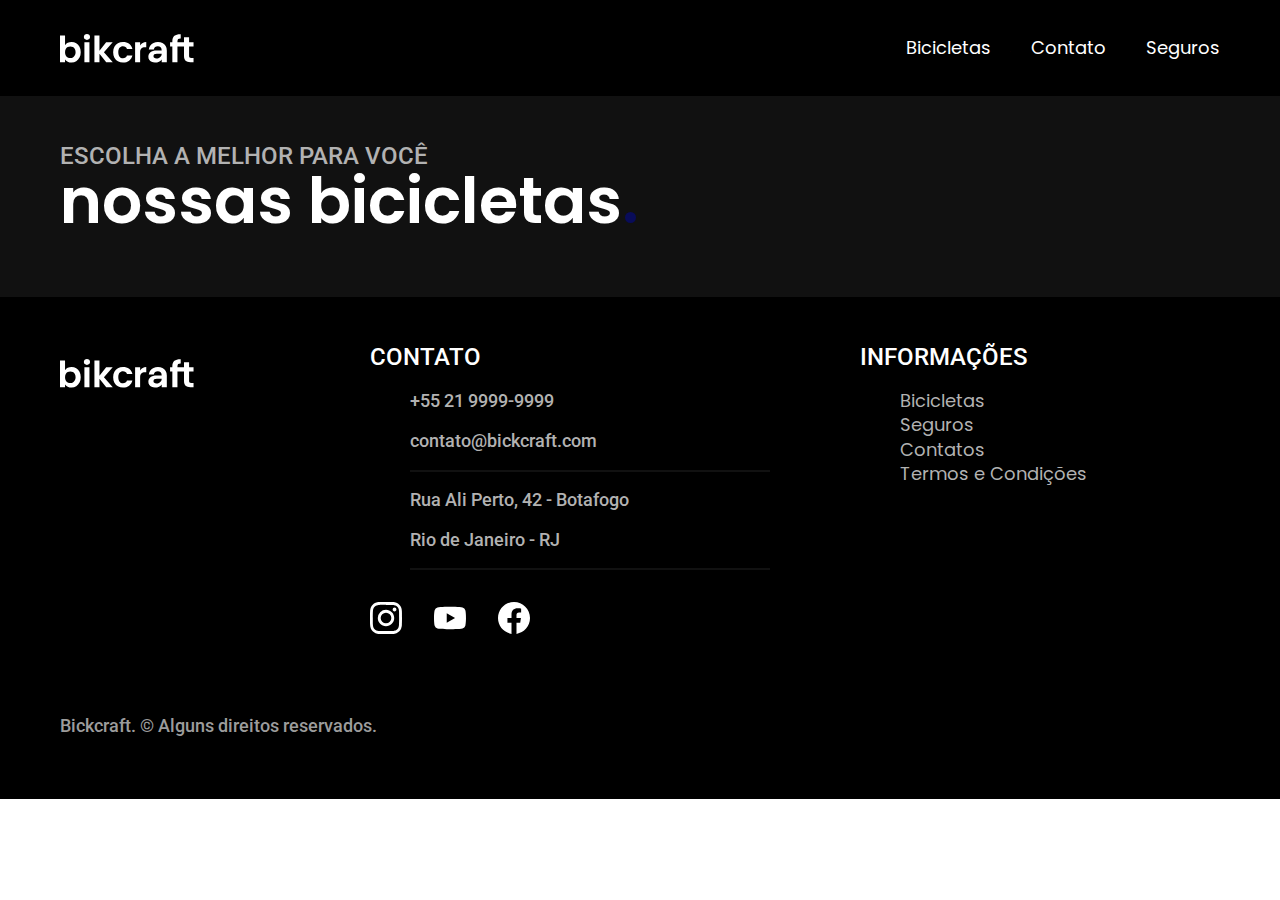
==== bicicletas.html @ 326b7adf "pagina de termos" ====
<!DOCTYPE html>
<html lang="pt-br">

<head>
  <meta charset="UTF-8">
  <meta http-equiv="X-UA-Compatible" content="IE=edge">
  <meta name="viewport" content="width=device-width, initial-scale=1.0">
  <meta name="description" content="Termos e Condiçoes da Bickcraft.">

  <title>Bicicletas | Bickcraft</title>

  <link rel="stylesheet" href="./css/style.css">

  <link rel="preconnect" href="https://fonts.googleapis.com">
  <link rel="preconnect" href="https://fonts.gstatic.com" crossorigin>
  <link href="https://fonts.googleapis.com/css2?family=Dancing+Script&family=Poppins:wght@400;600&family=Roboto:wght@400;500&display=swap" rel="stylesheet">

  <link rel="shortcut icon" href="img/favicon.svg" type="image/x-icon">
</head>

<body>
  <header class="header-bg">
    <div class="header container">
      <a href="./">
        <img src="img/bikcraft.svg" alt="bikcraft">
      </a>
      <nav aria-label="primaria">
        <ul class="header-menu font-1-m cor-0">
          <li><a href="./bicicletas.html">Bicicletas</a></li>
          <li><a href="./seguros.html">Contato</a></li>
          <li><a href="./contato.html">Seguros</a></li>
        </ul>
      </nav>
    </div>
  </header>

  <main>
    <div class="titulo-bg">
      <div class="titulo container">
        <p class="font-2-l-b cor-5">ESCOLHA A MELHOR PARA VOCÊ</p>
        <h1 class="font-1-xxl cor-0">nossas bicicletas<span class="cor-p3">.</span></h1>
      </div>
    </div>


  </main>

  <footer class="footer-bg">
    <div class="footer container">
      <img src="img/bikcraft.svg" alt="bikcraft">
      <div class="footer-contato">
        <h3 class="font-2-l-b cor-0">CONTATO</h3>
        <ul class="font-2-m cor-5">
          <li><a href="tel:+55 21 9999-9999"></a>+55 21 9999-9999</li>
          <li><a href="mailto:contato@bickcraft.com"></a>contato@bickcraft.com</li>
          <li>Rua Ali Perto, 42 - Botafogo</li>
          <li>Rio de Janeiro - RJ</li>
        </ul>
        <div class="footer-redes">
          <a href="">
            <img src="img/icones/redes/instagram.svg" alt="Instagram">
          </a>
          <a href="">
            <img src="img/icones/redes/youtube.svg" alt="Youtube">
          </a>
          <a href="">
            <img src="img/icones/redes/facebook.svg" alt="Facebook">
          </a>
        </div>
      </div>
      <div class="footer-informacoes">
        <h3 class="font-2-l-b cor-0">INFORMAÇÕES</h3>
        <nav>
          <ul class="font-1-m cor-5">
            <li><a href="./bicicletas.html">Bicicletas</a></li>
            <li><a href="./seguros.html">Seguros</a></li>
            <li><a href="./contato.html">Contatos</a></li>
            <li><a href="./termos.html">Termos e Condições</a></li>
          </ul>
        </nav>
      </div>
      <p class="footer-copy font-2-m cor-6">Bickcraft. © Alguns direitos reservados.</p>
    </div>
  </footer>
</body>

</html>
---- css/style.css ----
/*Global*/
@import "global/header.css";
@import "global/footer.css";
@import "global/global.css";

/*Ultilidades*/
@import "ultilidades/componente.css";
@import "ultilidades/tipografia.css";
@import "ultilidades/cores.css";

/*Home*/
@import "home/introducao.css";
@import "home/bicicletas.css";
@import "home/tecnologia.css";
@import "home/parceiros.css";
@import "home/depoimento.css";
@import "home/seguros.css";

/* Termos e Condições*/
@import "termos/termos.css";
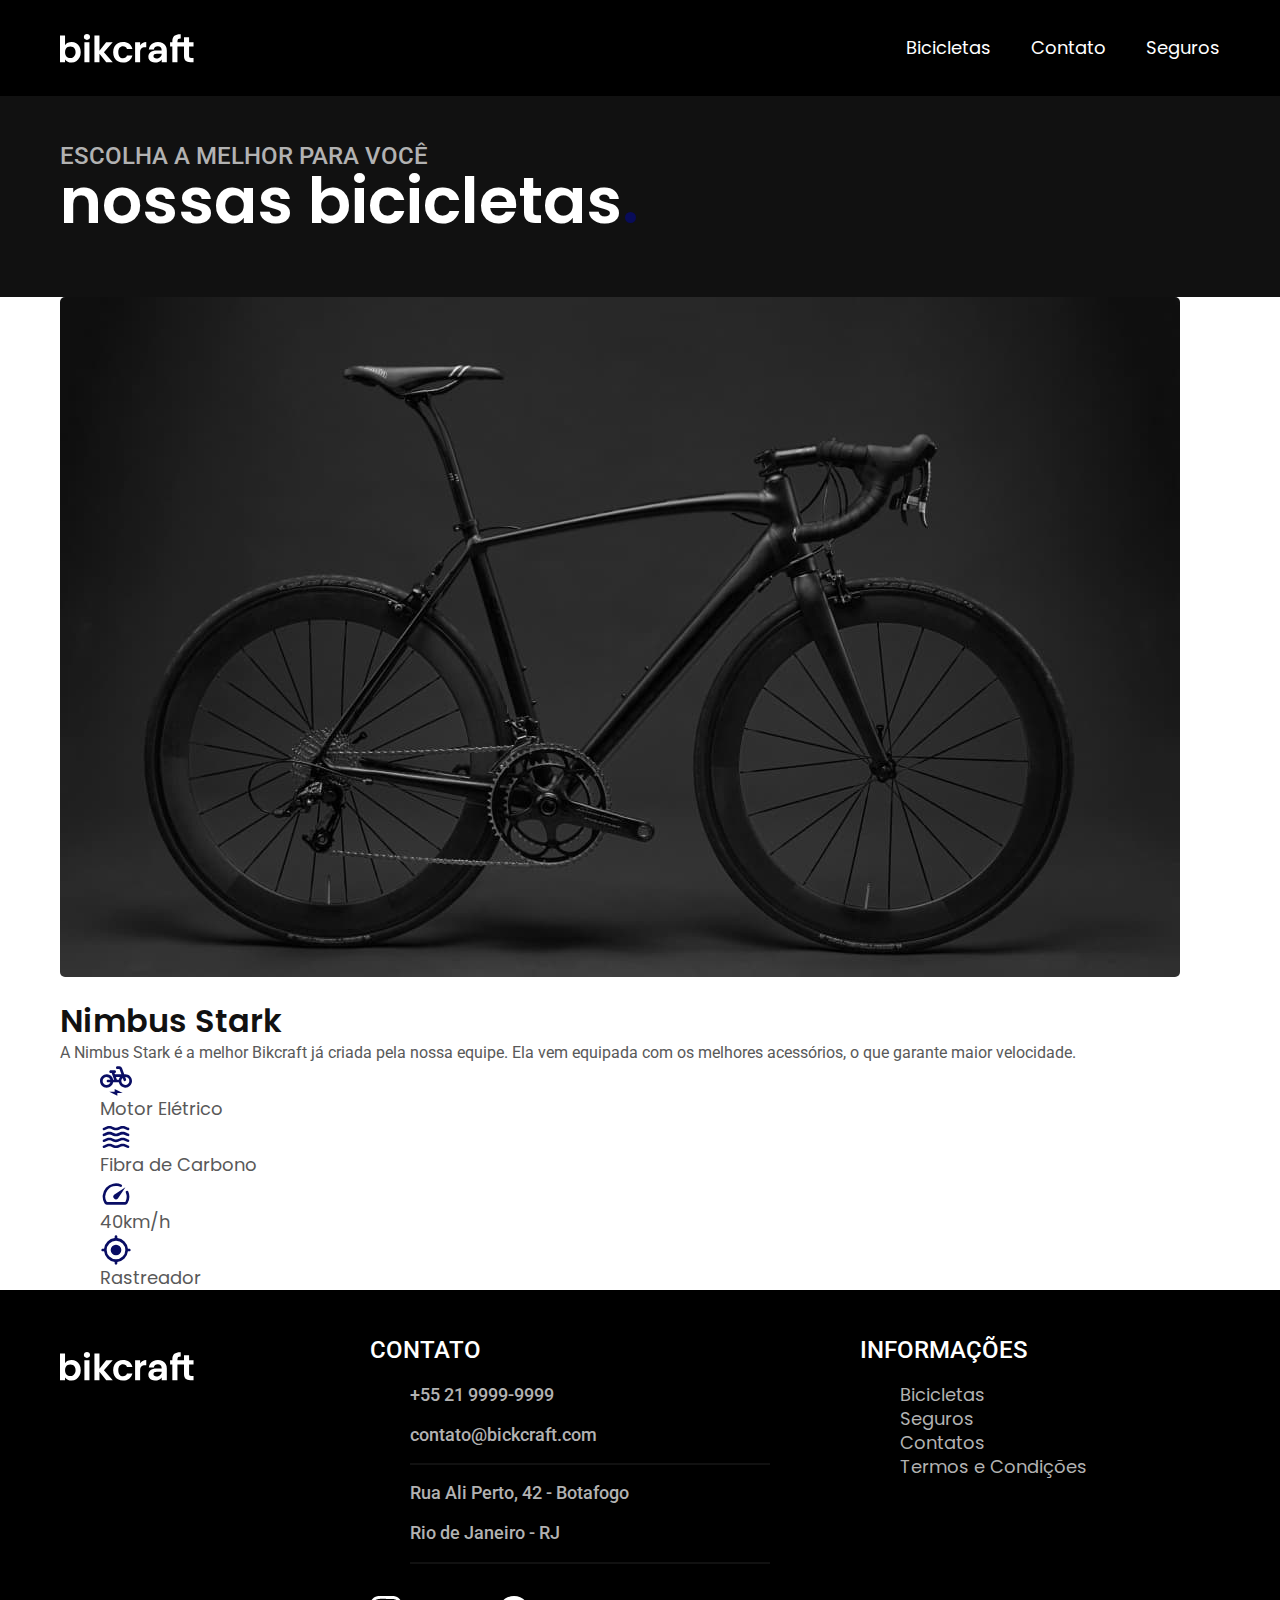
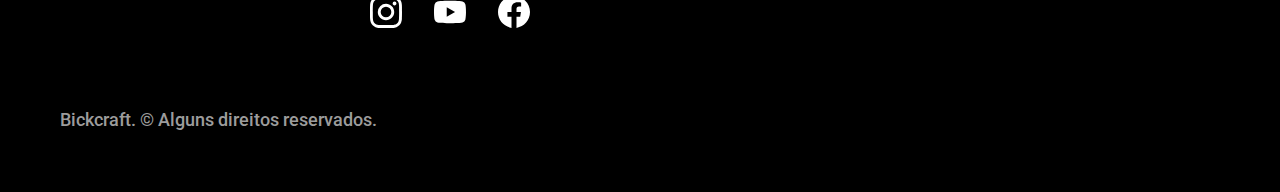
==== commit 46e63f70: "atualizacoes" ====
--- a/bicicletas.html
+++ b/bicicletas.html
@@ -42,6 +42,36 @@
       </div>
     </div>
 
+    <div class="bicicletas-bg">
+      <div class="bc container">
+        <div class="bicicletas-imagem">
+          <img src="img/bicicletas/nimbus.jpg" alt="">
+          <span class="font-2-m cor-0">R$ 4999</span>
+        </div>
+        <div class="bicicletas-conteudo">
+          <h2 class="font-1-xl">Nimbus Stark</h2>
+          <p class="font-2-s cor-8">A Nimbus Stark é a melhor Bikcraft já criada pela nossa equipe. Ela vem equipada com os melhores acessórios, o que garante maior velocidade.</p>
+          <ul class="font-1-m cor-8">
+            <li>
+              <img src="img/icones/eletrica.svg" alt="">
+              Motor Elétrico
+            </li>
+            <li>
+              <img src="img/icones/carbono.svg" alt="">
+              Fibra de Carbono
+            </li>
+            <li>
+              <img src="img/icones/velocidade.svg" alt="">
+              40km/h
+            </li>
+            <li>
+              <img src="img/icones/rastreador.svg" alt="">
+              Rastreador
+            </li>
+          </ul>
+        </div>
+      </div>
+    </div>
 
   </main>
 
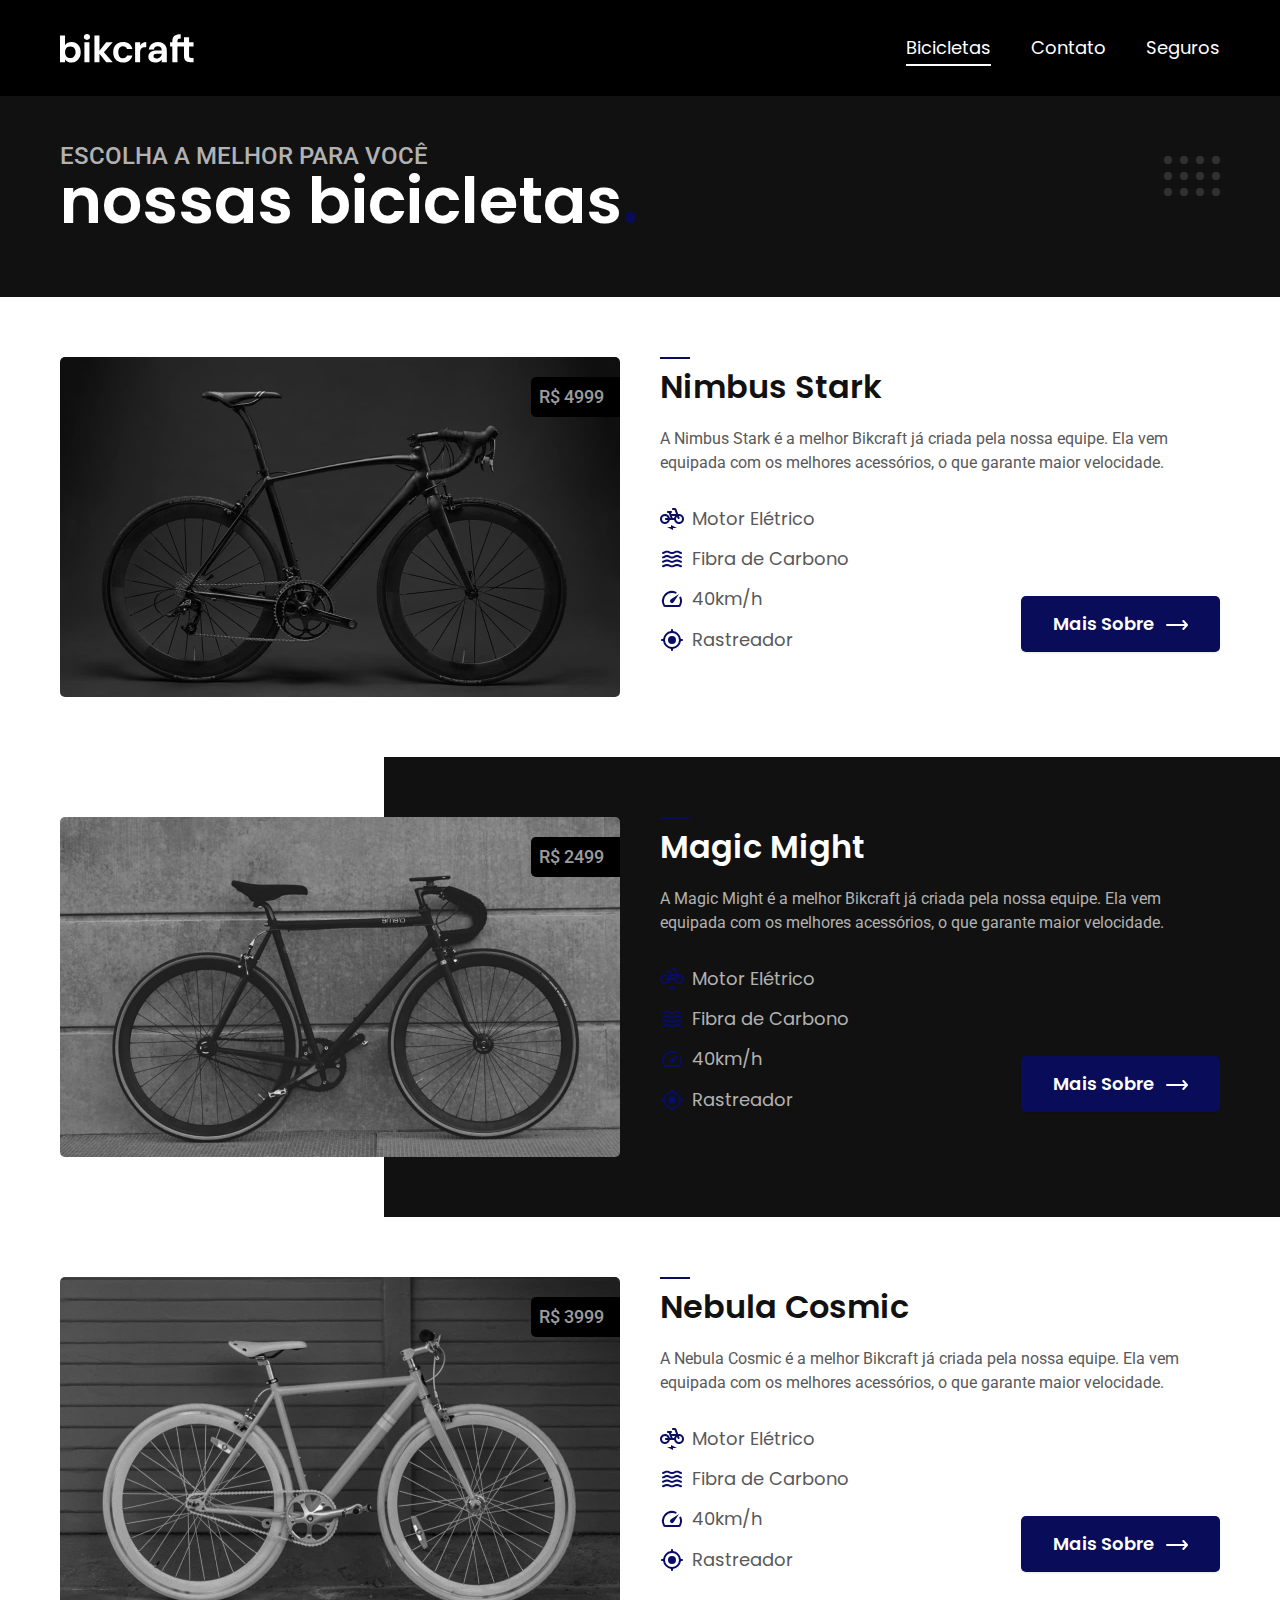
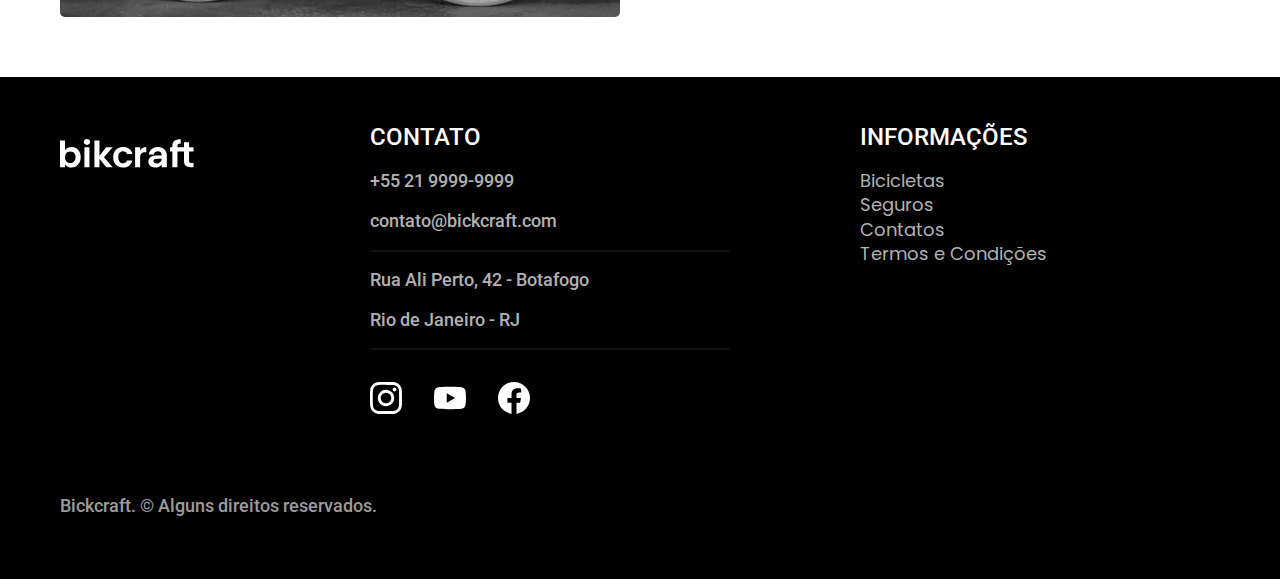
==== commit c7776b46: "Otimização" ====
--- a/bicicletas.html
+++ b/bicicletas.html
@@ -9,26 +9,28 @@
 
   <title>Bicicletas | Bickcraft</title>
 
-  <link rel="stylesheet" href="./css/style.css">
+  <link rel="preload" href="./css/style.min.css" as="style">
+  <link rel="stylesheet" href="./css/style.min.css">
 
   <link rel="preconnect" href="https://fonts.googleapis.com">
   <link rel="preconnect" href="https://fonts.gstatic.com" crossorigin>
   <link href="https://fonts.googleapis.com/css2?family=Dancing+Script&family=Poppins:wght@400;600&family=Roboto:wght@400;500&display=swap" rel="stylesheet">
 
   <link rel="shortcut icon" href="img/favicon.svg" type="image/x-icon">
+  <script>document.documentElement.classList.add('js')</script>
 </head>
 
 <body>
   <header class="header-bg">
     <div class="header container">
-      <a href="./">
+      <a href="./index.html">
         <img src="img/bikcraft.svg" alt="bikcraft">
       </a>
       <nav aria-label="primaria">
         <ul class="header-menu font-1-m cor-0">
           <li><a href="./bicicletas.html">Bicicletas</a></li>
-          <li><a href="./seguros.html">Contato</a></li>
-          <li><a href="./contato.html">Seguros</a></li>
+          <li><a href="./contato.html">Contato</a></li>
+          <li><a href="./seguros.html">Seguros</a></li>
         </ul>
       </nav>
     </div>
@@ -42,16 +44,46 @@
       </div>
     </div>
 
+    <div class="bc container">
+      <div class="bicicletas-imagem">
+        <img src="img/bicicletas/nimbus.jpg" alt="">
+        <span class="font-2-m cor-6">R$ 4999</span>
+      </div>
+      <div class="bicicletas-conteudo">
+        <h2 class="font-1-xl">Nimbus Stark</h2>
+        <p class="font-2-s cor-8">A Nimbus Stark é a melhor Bikcraft já criada pela nossa equipe. Ela vem equipada com os melhores acessórios, o que garante maior velocidade.</p>
+        <ul class="font-1-m cor-8">
+          <li>
+            <img src="img/icones/eletrica.svg" alt="">
+            Motor Elétrico
+          </li>
+          <li>
+            <img src="img/icones/carbono.svg" alt="">
+            Fibra de Carbono
+          </li>
+          <li>
+            <img src="img/icones/velocidade.svg" alt="">
+            40km/h
+          </li>
+          <li>
+            <img src="img/icones/rastreador.svg" alt="">
+            Rastreador
+          </li>
+        </ul>
+        <a class="botao seta" href="./bicicletas/nimbus.html">Mais Sobre</a>
+      </div>
+    </div>
+
     <div class="bicicletas-bg">
       <div class="bc container">
         <div class="bicicletas-imagem">
-          <img src="img/bicicletas/nimbus.jpg" alt="">
-          <span class="font-2-m cor-0">R$ 4999</span>
+          <img src="img/bicicletas/magic.jpg" alt="">
+          <span class="font-2-m cor-6">R$ 2499</span>
         </div>
         <div class="bicicletas-conteudo">
-          <h2 class="font-1-xl">Nimbus Stark</h2>
-          <p class="font-2-s cor-8">A Nimbus Stark é a melhor Bikcraft já criada pela nossa equipe. Ela vem equipada com os melhores acessórios, o que garante maior velocidade.</p>
-          <ul class="font-1-m cor-8">
+          <h2 class="font-1-xl cor-0">Magic Might</h2>
+          <p class="font-2-s cor-5">A Magic Might é a melhor Bikcraft já criada pela nossa equipe. Ela vem equipada com os melhores acessórios, o que garante maior velocidade.</p>
+          <ul class="font-1-m cor-5">
             <li>
               <img src="img/icones/eletrica.svg" alt="">
               Motor Elétrico
@@ -69,7 +101,38 @@
               Rastreador
             </li>
           </ul>
+          <a class="botao seta" href="./bicicletas/magic.html">Mais Sobre</a>
         </div>
+      </div>
+    </div>
+
+    <div class="bc container">
+      <div class="bicicletas-imagem">
+        <img src="img/bicicletas/nebula.jpg" alt="">
+        <span class="font-2-m cor-6">R$ 3999</span>
+      </div>
+      <div class="bicicletas-conteudo">
+        <h2 class="font-1-xl">Nebula Cosmic</h2>
+        <p class="font-2-s cor-8">A Nebula Cosmic é a melhor Bikcraft já criada pela nossa equipe. Ela vem equipada com os melhores acessórios, o que garante maior velocidade.</p>
+        <ul class="font-1-m cor-8">
+          <li>
+            <img src="img/icones/eletrica.svg" alt="">
+            Motor Elétrico
+          </li>
+          <li>
+            <img src="img/icones/carbono.svg" alt="">
+            Fibra de Carbono
+          </li>
+          <li>
+            <img src="img/icones/velocidade.svg" alt="">
+            40km/h
+          </li>
+          <li>
+            <img src="img/icones/rastreador.svg" alt="">
+            Rastreador
+          </li>
+        </ul>
+        <a class="botao seta" href="./bicicletas/nebula.html">Mais Sobre</a>
       </div>
     </div>
 
@@ -112,6 +175,7 @@
       <p class="footer-copy font-2-m cor-6">Bickcraft. © Alguns direitos reservados.</p>
     </div>
   </footer>
+  <script src="./js/script.js"></script>
 </body>
 
 </html>--- a/css/style.min.css
+++ b/css/style.min.css
@@ -0,0 +1 @@
+.header-bg{background:var(--cor-12)}.header{display:flex;flex-wrap:wrap;gap:20px;justify-content:space-between;align-items:center;padding-top:20px;padding-bottom:20px}.header-menu{display:flex;flex-wrap:wrap;gap:40px}.header-menu a{display:inline-block;padding:16px 0;position:relative}.header-menu a::after{content:"";display:block;height:2px;width:0;background:var(--cor-0);margin-top:4px;transition:.3s;position:absolute}.header-menu a.ativo::after,.header-menu a:hover:after{width:100%}@media (max-width:800px){.header-menu{gap:20px}.header-menu a{background:var(--cor-11);padding:12px 16px;border-radius:5px}.header-menu a:hover{background:var(--cor-10)}.header-menu a::after{display:none}}@media (max-width:600px){.header-menu{gap:12px}.header-menu a{padding:8px 12px;font-size:14px}}.footer-bg{background-color:var(--cor-12)}.footer{display:grid;grid-template-columns:3fr 5fr 4fr;gap:40px;padding-top:60px;padding-bottom:60px}.footer h3{margin-bottom:32px}.footer-contato ul{margin-bottom:32px}.footer-contato li{margin-bottom:16px}.footer-contato li:nth-child(2n):after{content:"";display:block;max-width:360px;height:2px;background-color:var(--cor-11);margin-top:16px}.footer-redes{display:flex;gap:32px}.footer a:hover{color:var(--cor-0)}.footer-copy{grid-column:1/-1;margin-top:40px}@media (max-width:800px){.footer>img{display:none}.footer{grid-template-columns:1fr 1fr}}@media (max-width:600px){.footer{grid-template-columns:1fr;gap:60px}.footer-copy{margin-top:0}}body{margin:0;font-family:Arial,Helvetica,sans-serif;color:#111}li,ul{padding:0;margin:0;list-style:none}a{text-decoration:none;color:inherit}img{max-width:100%;height:auto;display:block}img[src$=".jpg"]{border-radius:5px}a,blockquote,dd,h1,h2,h3,h4,p{margin:0}.container{max-width:1200px;padding-left:20px;padding-right:20px;box-sizing:border-box;margin-left:auto;margin-right:auto}.botao{display:inline-block;padding:16px 32px;border-radius:5px;background:var(--cor-p3);box-shadow:0 1px 2px rgba(0,0,0,.1);color:var(--cor-0);font:600 1.125rem/1.35 Poppins,sans-serif;max-width:max-content;border:none;cursor:pointer}.botao:hover{background:var(--cor-p2)}.botao.secundario{background-color:var(--cor-10)}.botao.secundario:hover{background-color:var(--cor-9)}.botao.seta::after{content:"";display:inline-block;width:22px;height:10px;margin-left:12px;background:url("../img/icones/seta.svg");transition:transform .2s}.botao.seta:hover::after{transform:translateX(4px)}@media (max-width:600px){.botao a{padding:12px 16px;font-size:1rem}}.link{display:inline-block;color:var(--cor-p5);font:500 1.5rem/1.5 Poppins,sans-serif}.link::after{content:"";display:block;width:100%;height:4px;background-color:currentColor}.link:hover{color:var(--cor-0)}@media (max-width:800px){.link{font:500 1rem/1 Poppins,sans-serif}}.titulo-bg{background-color:var(--cor-11);padding-top:60px;padding-bottom:60px}.titulo{background:url("../img/dec/deco.svg") no-repeat top right 20px}.titulo p{margin-bottom:8px}@media (max-width:800px){.titulo-bg{padding-top:40px;padding-bottom:40px}.titulo p{font-size:1rem;text-transform:lowercase;font-weight:400}}.font-1-xs{font:400 0.75rem/1.35 Poppins,sans-serif}.font-2-xs{font:400 0.875rem/1.43 Roboto,sans-serif}.font-1-s{font:400 1rem/1.5 Poppins,sans-serif}.font-2-s{font:400 1rem/1.5 Roboto,sans-serif}.font-1-m{font:400 1.125rem/1.35 Poppins,sans-serif}.font-1-m-b{font:600 1.125rem/1.35 Poppins,sans-serif}.font-2-m{font:500 1.125rem/1.35 Roboto,sans-serif}.font-1-l{font:400 1.5rem/1.5 Poppins,sans-serif}.font-2-l{font:400 1.5rem/1.5 Roboto,sans-serif}.font-2-l-b{font:500 1.5rem/0.015 Roboto,sans-serif}.font-1-xl{font:600 2rem/1.25 Poppins,sans-serif}.font-2-xl{font:500 2rem/1.25 Roboto,sans-serif}.font-1-xxl{font:600 4rem/1.125 Poppins,sans-serif}@media (max-width:1200px){.font-1-xxl{font-size:3rem}.font-2-l,.font-2-l-b{font-size:1.125rem}}@media (max-width:800px){.font-1-xxl{font-size:2rem}.font-1-xl,.font-2-xl{font-size:1.5rem}}:root{--cor-0:#ffffff;--cor-1:#f7f7f7;--cor-2:#ededed;--cor-3:#dedede;--cor-4:#cccccc;--cor-5:#b2b2b2;--cor-6:#9c9c9c;--cor-7:#717171;--cor-8:#595959;--cor-9:#404040;--cor-10:#2e2e2e;--cor-11:#111111;--cor-12:#000000;--cor-p5:#2830c4;--cor-p4:#0d105b;--cor-p3:#090c59;--cor-p2:#040645;--cor-p1:#000236}.cor-0{color:var(--cor-0)}.cor-1{color:var(--cor-1)}.cor-2{color:var(--cor-2)}.cor-3{color:var(--cor-3)}.cor-4{color:var(--cor-4)}.cor-5{color:var(--cor-5)}.cor-6{color:var(--cor-6)}.cor-7{color:var(--cor-7)}.cor-8{color:var(--cor-8)}.cor-9{color:var(--cor-9)}.cor-10{color:var(--cor-10)}.cor-11{color:var(--cor-11)}.cor-12{color:var(--cor-12)}.cor-p1{color:var(--cor-p1)}.cor-p2{color:var(--cor-p2)}.cor-p3{color:var(--cor-p3)}.cor-p4{color:var(--cor-p4)}.cor-p5{color:var(--cor-p5)}.form{display:grid;grid-template-columns:1fr 1fr;gap:20px}.form label{display:block;font:500 1rem/1.5 Poppins,sans-serif;margin-bottom:4px}.form .col-2{grid-column:span 2}.form input[type=email],.form input[type=text],.form textarea{font:400 1rem/1.5 Roboto,sans-serif;background:var(--cor-1);border:1px solid var(--cor-2);padding:12px;border-radius:4px;width:100%;box-sizing:border-box}.form input[type=email]:focus,.form input[type=text]:focus,.form textarea:focus{outline:0;border-color:var(--cor-p3);background:var(--cor-0);box-shadow:0 0 0 2px #afaffa}@media (max-width:600px){.form{grid-template-columns:1fr}.form .col-2{grid-column:1}}.js .fadeInDown{transform:translate3d(0,-20px,0)}.js .fadeInUp{transform:translate3d(0,20px,0)}.js .fadeInRight{transform:translate3d(20px,0,0)}.js .fadeInLeft{transform:translate3d(-20px,0,0)}.js [data-anime]{opacity:0}.js .anime{opacity:1;transform:none;transition:transform .8s,opacity .8s}.intro-bg{background:var(--cor-12) url("../img/dec/deco.svg") no-repeat bottom 140px left 20px;box-shadow:inset 0 -120px var(--cor-0)}.intro{display:grid;grid-template-columns:1fr 1fr;gap:0 40px}.intro-conteudo{align-self:end;padding-bottom:200px}.intro img{width:100%;height:100%;object-fit:cover;border-radius:5px}.intro h1{margin-bottom:32px}.intro p{margin-bottom:20px}@media (max-width:800px){.intro-bg{padding-top:40px;box-shadow:inset 0 -60px var(--cor-0)}.intro{grid-template-columns:1fr;gap:32px}.intro-conteudo{padding-bottom:8px}.intro h1{margin-bottom:16px}.intro img{height:300px;width:100%}}.bicicletas{padding-top:60px;padding-bottom:120px}.bicicletas h2{margin-bottom:40px}.bicicletas ul{display:flex;gap:40px;max-width:1400px;padding:0 20px 20px 20px;overflow-x:auto}#bicicleta .bicicletas ul{padding:0 0 20px 0}.bicicletas li{min-width:260px}.bicicletas a{display:block}.bicicletas img{margin-bottom:16px}.bicicletas h3{margin-bottom:8px;display:flex}.bicicletas h3::before{content:"";display:inline-block;background-color:var(--cor-p1);width:15px;height:3px;transition:width .2}.bicicletas a:hover h3::before{width:20px}.bicicletas li span{padding-left:15px}@media (max-width:800px){.bicicletas{padding-bottom:60px}.bicicletas ul{gap:20px}}.tecnologia-bg{background:var(--cor-11);box-shadow:inset 0 80px var(--cor-0),inset 0 -80px var(--cor-0)}.tecnologia{display:grid;grid-template-columns:1fr 1fr;gap:40px}.tecnologia-img img{width:100%;height:100%;object-fit:cover;object-position:left}.tecnologia-conteudo{padding-top:160px;padding-bottom:160px}.tecnologia-conteudo>span{display:block;margin-bottom:20px}.tecnologia-conteudo h2{margin-bottom:32px}.tecnologia-conteudo>p{margin-bottom:20px}.tecnologia-conteudo a{margin-bottom:80px}.tecnologia-vtg{display:flex;gap:40px}.tecnologia-vtg h3{margin-bottom:8px;width:max-content}.tecnologia-vtg img{width:24px;margin-bottom:8px}@media (max-width:800px){.tecnologia-bg{box-shadow:initial}.tecnologia{grid-template-columns:1fr}.tecnologia-conteudo{padding-top:60px;padding-bottom:60px}.tecnologia-img{display:none}.tecnologia a{margin-bottom:60px}}@media (max-width:600px){.tecnologia-vtg{flex-direction:column}}.parceiros{padding-top:60px;padding-bottom:120px}.parceiros h2{margin-bottom:60px}.parceiros ul{display:grid;grid-template-columns:repeat(4,1fr);padding:0 20px;max-width:1400px;margin:0 auto}.parceiros li{display:flex;padding:32px;display:flex;border-left:2px solid var(--cor-2)}.parceiros img{margin:auto}.parceiros li:first-child,.parceiros li:nth-child(5){border-left:none}.parceiros li:nth-child(n+5){border-top:2px solid var(--cor-2)}@media (max-width:800px){.parceiros{padding-bottom:60px}.parceiros li{padding:20px}.parceiros h2{margin-bottom:20px}.parceiros ul{grid-template-columns:repeat(2,1fr)}.parceiros li:nth-child(n+3){border-top:2px solid var(--cor-2)}.parceiros li:nth-child(odd){border-left:none}}.depoimento{display:grid;grid-template-columns:1fr 1fr;background-color:var(--cor-p1);box-shadow:inset 0 -40px var(--cor-0);overflow:hidden}.depoimento img{border-radius:0;width:100%;height:100%;object-fit:cover}.depoimento-conteudo{padding:40px 40px 80px 80px;align-self:end;background:url("../img/dec/deco.svg") no-repeat bottom 50px right 40px}.depoimento-conteudo p{max-width:32ch;font-family:"Dancing Script",serif;font-weight:400;margin-bottom:32px;position:relative}.depoimento p::after,.depoimento p::before{font-size:5rem;color:var(--cor-p2);position:absolute}.depoimento p::before{content:"“";left:-30px;top:-20px}.depoimento p::after{content:"”"}@media (min-width:1200px){.depoimento img{max-height:520px}}@media (max-width:800px){.depoimento{grid-template-columns:1fr;text-align:center;box-shadow:none}.depoimento img{max-height:200px;border-radius:0}.depoimento-conteudo{padding:40px 20px;justify-self:center}}.seguros-bg{background-color:var(--cor-11)}.seguros{padding-top:60px;padding-bottom:60px;display:grid;grid-template-columns:1fr 1fr;gap:40px;align-items:center}#seguros .seguros{padding-top:0}.seguros h2{grid-column:1/-1}.seguros-item{background-color:var(--cor-12);padding:32px 32px 32px 60px;display:grid;grid-template-columns:1fr auto;border-radius:4px}.seguros-item h3{margin-bottom:40px}.seguros-item span{grid-column:2;display:block;text-align:right}.seguros-item ul{grid-column:1/-1;margin-bottom:32px}.seguros-item li{display:flex;align-items:center;position:relative}.seguros-item li+li{margin-top:20px}.seguros-item li::before{content:"";display:inline-block;width:13px;height:9px;background-image:url("../img/icones/lista.svg");position:absolute;left:-21px}.seguros-item a{grid-column:1/-1}@media (max-width:800px){.seguros{grid-template-columns:1fr}}.termos{padding-top:80px;padding-bottom:80px}.termos h2{font-weight:600;margin-bottom:20px}.termos p+h2{margin-top:40px}.termos p{max-width:75ch;margin-bottom:24px}.bicicletas-bg{background:linear-gradient(to right,var(--cor-0) 30%,var(--cor-11) 0)}.bc{display:grid;grid-template-columns:1fr 1fr;gap:40px;padding-bottom:60px;padding-top:60px}.bicicletas-imagem{position:relative}.bicicletas-imagem span{display:inline-block;background:var(--cor-12);padding:8px 16px 8px 8px;position:absolute;top:20px;right:0;border-radius:5px 0 0 5px}.bicicletas-conteudo{display:grid;grid-template-columns:1fr auto;align-content:start}.bc h2,.bc p{grid-column:1/-1}.bc h2{margin-bottom:20px}.bc h2::before{content:"";display:block;width:30px;height:2px;background-color:var(--cor-p3);margin-bottom:8px}.bc p{margin-bottom:32px}.bc a{place-self:end}.bc li{display:flex;align-items:center}.bc li+li{margin-top:16px}.bicicletas-conteudo img{width:24px;margin-right:8px}@media (max-width:800px){.bc{grid-template-columns:1fr;gap:20px;padding-top:40px;padding-bottom:40px}.bicicletas-bg{background:var(--cor-11)}}@media (max-width:600px){.bicicletas-conteudo{grid-template-columns:1fr}.bc ul{margin-bottom:32px;font-size:1rem}.bc a{place-self:start}}.vantagens-bg{background-color:var(--cor-12)}.vantagens{padding-top:120px;padding-bottom:120px}.vantagens h2{margin-bottom:60px}.vantagens ul{display:grid;grid-template-columns:1fr 1fr 1fr;gap:40px 80px}.vantagens h3,.vantagens img{margin-bottom:8px}@media (max-width:800px){.vantagens{padding-top:60px;padding-bottom:60px}.vantagens h2{margin-bottom:40px}.vantagens ul{gap:20px;grid-template-columns:1fr 1fr}}@media (max-width:600px){.vantagens ul{grid-template-columns:1fr}}.perguntas{padding-bottom:120px;padding-top:120px}.perguntas h2{margin-bottom:60px}.perguntas dl>div{padding:20px;border-radius:4px}.perguntas dl>div:nth-child(odd){background:var(--cor-1)}.perguntas button{display:grid;grid-template-columns:auto 1fr auto;align-items:center;gap:8px;cursor:pointer;border:none;background:0 0;width:100%;text-align:left}.perguntas button::before{content:"";display:inline-block;width:2px;height:16px;background-color:var(--cor-p1)}.perguntas button::after{content:"";display:inline-block;width:12px;height:4px;background:url("../img/icones/seta-abrir.svg");transition:.3s}.perguntas button:hover::after,.perguntas button[aria-expanded=true]::after{transform:rotate(180deg)}.js .perguntas dd{display:none}.js .perguntas dd.ativa{display:block}.perguntas dd{padding-left:10px;padding-top:16px;max-width:80ch}@media (max-width:800px){.perguntas{padding-top:60px;padding-bottom:60px}.perguntas h3{margin-bottom:40px}.perguntas dt::before{height:20px}}.bicicleta{display:grid;grid-template-columns:1fr 1fr;align-items:start;gap:40px;padding-top:60px;padding-bottom:60px}#bicicleta .titulo p{text-transform:uppercase}.bicicleta-imagens{display:flex;flex-wrap:wrap;gap:20px}.bicicleta-imagens img{flex:1;min-width:200px}.bicicleta-imagens img:first-child{min-width:100%}.bicicleta-conteudo>p{margin-bottom:32px}.bicicleta-comprar{display:grid;grid-template-columns:max-content auto;align-items:center;justify-items:start;gap:8px 12px;margin-bottom:40px}.bicicleta-comprar a{grid-row:span 2}.bicicleta-comprar span{display:flex;align-items:center;background-color:var(--cor-12);padding:4px 8px;gap:8px;border-radius:4px}.bicicleta-conteudo h2{text-transform:uppercase;letter-spacing:.015em;margin-bottom:12px}.bicicleta-ficha,.bicicleta-informacoes{padding:32px;background-color:var(--cor-12);border-radius:4px}.bicicleta-informacoes{margin-bottom:40px;display:grid;grid-template-columns:1fr 1fr;gap:32px}.bicicleta-informacoes img{width:24px;margin-bottom:8px}.bicicleta-informacoes h3{margin-bottom:8px}.bicicleta-ficha li{padding:4px 0;display:flex;justify-content:space-between;border-bottom:1px solid var(--cor-11)}.bicicleta-ficha li:last-child{border-bottom:none}.bicicleta-ficha span{color:var(--cor-6)}@media (max-width:800px){.bicicleta{grid-template-columns:1fr;padding-top:40px;padding-bottom:40px}.bicicleta-imagens{grid-row:2}}@media (max-width:400px){.bicicleta-informacoes{grid-template-columns:1fr}.bicicleta-comprar{grid-template-columns:1fr}}.seguro-bg{background-color:var(--cor-11);box-shadow:inset 0 120px var(--cor-0),inset 0 -120px var(--cor-12)}.seguro{display:grid;grid-template-columns:1fr 1fr;gap:40px}.seguro-imagem img{width:100%;height:100%;object-fit:cover}.seguro-conteudo{padding-top:180px;padding-bottom:180px}.seguro h2{margin-bottom:32px}.seguro p{margin-bottom:20px}@media (max-width:800px){.seguro-bg{box-shadow:inset 0 -60px var(--cor-12)}.seguro{grid-template-columns:1fr}.seguro-imagem{height:600px}.seguro-conteudo{grid-row:1;padding-top:40px;padding-bottom:0}}#contato{background:linear-gradient(var(--cor-11) 600px,var(--cor-1) 0)}.contato{display:grid;grid-template-columns:5fr 7fr}.contato-dados,.contato-formulario{padding:60px;box-shadow:0 1px 2px rgba(0,0,0,.1)}.contato-dados{border-radius:5px 0 0 5px;background:var(--cor-12) url("../img/dec/deco.svg") no-repeat bottom 20px left 20px}.contato-formulario{border-radius:0 5px 5px 0;background:var(--cor-0) url("../img/dec/deco.svg") no-repeat bottom 20px right 20px}.contato-dados h2{margin-bottom:60px}.contato-endereco{margin-bottom:32px;padding-left:28px;background:url("../img/icones/local.svg") no-repeat 0 2px}.contato-endereco p{margin-bottom:8px}.contato-meios a{display:block;max-width:max-content;margin-bottom:8px;padding-left:28px}.contato-meios a:hover{color:var(--cor-0)}.contato-meios a:first-child{background:url("../img/icones/email.svg") no-repeat 0 2px}.contato-meios a:nth-child(2){margin-bottom:32px}.contato-meios a:nth-child(3){background:url("../img/icones/telefone.svg") no-repeat 0 2px;margin-bottom:60px}.contato-redes{display:flex;gap:32px;padding-left:28px}@media (max-width:800px){.contato{grid-template-columns:1fr}.contato-dados,.contato-formulario{padding:20px}.contato-dados{border-radius:5px 5px 0 0;background:var(--cor-12)}.contato-formulario{border-radius:0 0 5px 5px}.contato-redes{margin-bottom:12px}}.lojas{display:grid;grid-template-columns:1fr 1fr;gap:0 40px;padding-top:120px;padding-bottom:120px}.lojas h2{grid-column:1/-1;margin-bottom:60px}.lojas img{border-radius:4px 4px 0 0}.lojas-item{border-radius:4px;background:var(--cor-0);box-shadow:0 1px 2px rgba(0,0,0,.1)}.lojas-conteudo{display:grid;grid-template-columns:1fr 1fr;gap:32px 16px;padding:32px}.lojas-conteudo h3,.lojas-tempo{grid-column:1/-1}.lojas-dados{display:grid;gap:8px;border-left:2px solid var(--cor-2);padding-left:12px}.lojas-tempo{display:flex;align-items:center;gap:8px}@media (max-width:800px){.lojas{gap:20px;padding-top:60px;padding-bottom:60px}.lojas h2{padding:32px}.lojas-conteudo{grid-template-columns:1fr}}@media (max-width:600px){.lojas{grid-template-columns:1fr}}#orcamento{background:linear-gradient(var(--cor-11) 600px,var(--cor-1) 0)}.orcamento{display:grid;grid-template-columns:5fr 7fr;padding-bottom:120px}.orcamento h2{text-transform:uppercase;position:relative;display:flex;align-items:center}.orcamento h2::before{content:"";display:inline-block;width:2px;height:8px;background-color:var(--cor-p3);position:absolute;left:-12px}.orcamento-dados,.orcamento-produto{padding:60px;box-shadow:0 1px 2px rgba(0,0,0,.1)}.orcamento-produto{border-radius:5px 0 0 5px;background:var(--cor-12) url("../img/dec/deco.svg") no-repeat bottom 20px right 20px;display:grid;grid-template-columns:1fr 1fr;align-content:start;gap:20px}.orcamento-produto>*{grid-column:1/-1}.orcamento-produto>label{grid-column:initial}.orcamento-produto label{font:400 1rem/1.5 Poppins,sans-serif;color:var(--cor-4);background-color:var(--cor-10);padding:12px 16px;border-radius:4px;cursor:pointer;display:grid;grid-template-columns:auto 1fr auto;align-items:center;border:1px solid var(--cor-10)}.orcamento-produto input:checked+label{background:var(--cor-0);color:var(--cor-11)}.orcamento-produto label::before{content:"";display:inline-block;box-sizing:border-box;width:12px;height:12px;border:1px solid var(--cor-6);border-radius:50%;margin-right:8px}.orcamento-produto input:checked+label::before{border-color:var(--cor-7);box-shadow:inset 0 0 0 3px var(--cor-0),inset 0 0 0 6px var(--cor-7)}.orcamento-produto label:hover{background-color:var(--cor-9);border-color:var(--cor-9)}.orcamento-produto input:focus+label{box-shadow:0 0 0 2px var(--cor-p3);border-color:var(--cor-12)}.orcamento-produto label span{display:none}.orcamento-produto input:checked+label span{display:inline-block}.orcamento-produto input{opacity:0;position:absolute;pointer-events:none}.orcamento-dados{border-radius:0 5px 5px 0;background:var(--cor-0) url("../img/dec/deco.svg") no-repeat bottom 20px right 20px}.orcamento-conteudo{display:none}.orcamento-conteudo h2,.orcamento-dados h2:nth-of-type(n+2){margin-top:20px}#bikcraft:checked~#orcamento-bikcraft,#seguro:checked~#orcamento-seguro{display:grid;gap:20px}.orcamento-detalhes{display:none;background:var(--cor-0);padding:20px;grid-template-columns:1fr 1fr;border-radius:4px;align-items:center}.orcamento-detalhes li{display:flex;align-items:center;margin-bottom:8px}.orcamento-detalhes li img{width:16px;margin-right:8px}.orcamento-produto input:checked+label+.orcamento-detalhes{display:grid}@media (max-width:1200px){.orcamento-dados,.orcamento-produto{padding:32px}}@media (max-width:800px){.orcamento-produto{grid-template-columns:1fr}.orcamento-produto{border-radius:5px 5px 0 0;background:var(--cor-12)}.orcamento-dados{border-radius:0 0 5px 5px}}@media (max-width:400px){.orcamento-produto{grid-template-columns:1fr}}--- a/css/style.min.css
+++ b/css/style.min.css
@@ -0,0 +1 @@
+.header-bg{background:var(--cor-12)}.header{display:flex;flex-wrap:wrap;gap:20px;justify-content:space-between;align-items:center;padding-top:20px;padding-bottom:20px}.header-menu{display:flex;flex-wrap:wrap;gap:40px}.header-menu a{display:inline-block;padding:16px 0;position:relative}.header-menu a::after{content:"";display:block;height:2px;width:0;background:var(--cor-0);margin-top:4px;transition:.3s;position:absolute}.header-menu a.ativo::after,.header-menu a:hover:after{width:100%}@media (max-width:800px){.header-menu{gap:20px}.header-menu a{background:var(--cor-11);padding:12px 16px;border-radius:5px}.header-menu a:hover{background:var(--cor-10)}.header-menu a::after{display:none}}@media (max-width:600px){.header-menu{gap:12px}.header-menu a{padding:8px 12px;font-size:14px}}.footer-bg{background-color:var(--cor-12)}.footer{display:grid;grid-template-columns:3fr 5fr 4fr;gap:40px;padding-top:60px;padding-bottom:60px}.footer h3{margin-bottom:32px}.footer-contato ul{margin-bottom:32px}.footer-contato li{margin-bottom:16px}.footer-contato li:nth-child(2n):after{content:"";display:block;max-width:360px;height:2px;background-color:var(--cor-11);margin-top:16px}.footer-redes{display:flex;gap:32px}.footer a:hover{color:var(--cor-0)}.footer-copy{grid-column:1/-1;margin-top:40px}@media (max-width:800px){.footer>img{display:none}.footer{grid-template-columns:1fr 1fr}}@media (max-width:600px){.footer{grid-template-columns:1fr;gap:60px}.footer-copy{margin-top:0}}body{margin:0;font-family:Arial,Helvetica,sans-serif;color:#111}li,ul{padding:0;margin:0;list-style:none}a{text-decoration:none;color:inherit}img{max-width:100%;height:auto;display:block}img[src$=".jpg"]{border-radius:5px}a,blockquote,dd,h1,h2,h3,h4,p{margin:0}.container{max-width:1200px;padding-left:20px;padding-right:20px;box-sizing:border-box;margin-left:auto;margin-right:auto}.botao{display:inline-block;padding:16px 32px;border-radius:5px;background:var(--cor-p3);box-shadow:0 1px 2px rgba(0,0,0,.1);color:var(--cor-0);font:600 1.125rem/1.35 Poppins,sans-serif;max-width:max-content;border:none;cursor:pointer}.botao:hover{background:var(--cor-p2)}.botao.secundario{background-color:var(--cor-10)}.botao.secundario:hover{background-color:var(--cor-9)}.botao.seta::after{content:"";display:inline-block;width:22px;height:10px;margin-left:12px;background:url("../img/icones/seta.svg");transition:transform .2s}.botao.seta:hover::after{transform:translateX(4px)}@media (max-width:600px){.botao a{padding:12px 16px;font-size:1rem}}.link{display:inline-block;color:var(--cor-p5);font:500 1.5rem/1.5 Poppins,sans-serif}.link::after{content:"";display:block;width:100%;height:4px;background-color:currentColor}.link:hover{color:var(--cor-0)}@media (max-width:800px){.link{font:500 1rem/1 Poppins,sans-serif}}.titulo-bg{background-color:var(--cor-11);padding-top:60px;padding-bottom:60px}.titulo{background:url("../img/dec/deco.svg") no-repeat top right 20px}.titulo p{margin-bottom:8px}@media (max-width:800px){.titulo-bg{padding-top:40px;padding-bottom:40px}.titulo p{font-size:1rem;text-transform:lowercase;font-weight:400}}.font-1-xs{font:400 0.75rem/1.35 Poppins,sans-serif}.font-2-xs{font:400 0.875rem/1.43 Roboto,sans-serif}.font-1-s{font:400 1rem/1.5 Poppins,sans-serif}.font-2-s{font:400 1rem/1.5 Roboto,sans-serif}.font-1-m{font:400 1.125rem/1.35 Poppins,sans-serif}.font-1-m-b{font:600 1.125rem/1.35 Poppins,sans-serif}.font-2-m{font:500 1.125rem/1.35 Roboto,sans-serif}.font-1-l{font:400 1.5rem/1.5 Poppins,sans-serif}.font-2-l{font:400 1.5rem/1.5 Roboto,sans-serif}.font-2-l-b{font:500 1.5rem/0.015 Roboto,sans-serif}.font-1-xl{font:600 2rem/1.25 Poppins,sans-serif}.font-2-xl{font:500 2rem/1.25 Roboto,sans-serif}.font-1-xxl{font:600 4rem/1.125 Poppins,sans-serif}@media (max-width:1200px){.font-1-xxl{font-size:3rem}.font-2-l,.font-2-l-b{font-size:1.125rem}}@media (max-width:800px){.font-1-xxl{font-size:2rem}.font-1-xl,.font-2-xl{font-size:1.5rem}}:root{--cor-0:#ffffff;--cor-1:#f7f7f7;--cor-2:#ededed;--cor-3:#dedede;--cor-4:#cccccc;--cor-5:#b2b2b2;--cor-6:#9c9c9c;--cor-7:#717171;--cor-8:#595959;--cor-9:#404040;--cor-10:#2e2e2e;--cor-11:#111111;--cor-12:#000000;--cor-p5:#2830c4;--cor-p4:#0d105b;--cor-p3:#090c59;--cor-p2:#040645;--cor-p1:#000236}.cor-0{color:var(--cor-0)}.cor-1{color:var(--cor-1)}.cor-2{color:var(--cor-2)}.cor-3{color:var(--cor-3)}.cor-4{color:var(--cor-4)}.cor-5{color:var(--cor-5)}.cor-6{color:var(--cor-6)}.cor-7{color:var(--cor-7)}.cor-8{color:var(--cor-8)}.cor-9{color:var(--cor-9)}.cor-10{color:var(--cor-10)}.cor-11{color:var(--cor-11)}.cor-12{color:var(--cor-12)}.cor-p1{color:var(--cor-p1)}.cor-p2{color:var(--cor-p2)}.cor-p3{color:var(--cor-p3)}.cor-p4{color:var(--cor-p4)}.cor-p5{color:var(--cor-p5)}.form{display:grid;grid-template-columns:1fr 1fr;gap:20px}.form label{display:block;font:500 1rem/1.5 Poppins,sans-serif;margin-bottom:4px}.form .col-2{grid-column:span 2}.form input[type=email],.form input[type=text],.form textarea{font:400 1rem/1.5 Roboto,sans-serif;background:var(--cor-1);border:1px solid var(--cor-2);padding:12px;border-radius:4px;width:100%;box-sizing:border-box}.form input[type=email]:focus,.form input[type=text]:focus,.form textarea:focus{outline:0;border-color:var(--cor-p3);background:var(--cor-0);box-shadow:0 0 0 2px #afaffa}@media (max-width:600px){.form{grid-template-columns:1fr}.form .col-2{grid-column:1}}.js .fadeInDown{transform:translate3d(0,-20px,0)}.js .fadeInUp{transform:translate3d(0,20px,0)}.js .fadeInRight{transform:translate3d(20px,0,0)}.js .fadeInLeft{transform:translate3d(-20px,0,0)}.js [data-anime]{opacity:0}.js .anime{opacity:1;transform:none;transition:transform .8s,opacity .8s}.intro-bg{background:var(--cor-12) url("../img/dec/deco.svg") no-repeat bottom 140px left 20px;box-shadow:inset 0 -120px var(--cor-0)}.intro{display:grid;grid-template-columns:1fr 1fr;gap:0 40px}.intro-conteudo{align-self:end;padding-bottom:200px}.intro img{width:100%;height:100%;object-fit:cover;border-radius:5px}.intro h1{margin-bottom:32px}.intro p{margin-bottom:20px}@media (max-width:800px){.intro-bg{padding-top:40px;box-shadow:inset 0 -60px var(--cor-0)}.intro{grid-template-columns:1fr;gap:32px}.intro-conteudo{padding-bottom:8px}.intro h1{margin-bottom:16px}.intro img{height:300px;width:100%}}.bicicletas{padding-top:60px;padding-bottom:120px}.bicicletas h2{margin-bottom:40px}.bicicletas ul{display:flex;gap:40px;max-width:1400px;padding:0 20px 20px 20px;overflow-x:auto}#bicicleta .bicicletas ul{padding:0 0 20px 0}.bicicletas li{min-width:260px}.bicicletas a{display:block}.bicicletas img{margin-bottom:16px}.bicicletas h3{margin-bottom:8px;display:flex}.bicicletas h3::before{content:"";display:inline-block;background-color:var(--cor-p1);width:15px;height:3px;transition:width .2}.bicicletas a:hover h3::before{width:20px}.bicicletas li span{padding-left:15px}@media (max-width:800px){.bicicletas{padding-bottom:60px}.bicicletas ul{gap:20px}}.tecnologia-bg{background:var(--cor-11);box-shadow:inset 0 80px var(--cor-0),inset 0 -80px var(--cor-0)}.tecnologia{display:grid;grid-template-columns:1fr 1fr;gap:40px}.tecnologia-img img{width:100%;height:100%;object-fit:cover;object-position:left}.tecnologia-conteudo{padding-top:160px;padding-bottom:160px}.tecnologia-conteudo>span{display:block;margin-bottom:20px}.tecnologia-conteudo h2{margin-bottom:32px}.tecnologia-conteudo>p{margin-bottom:20px}.tecnologia-conteudo a{margin-bottom:80px}.tecnologia-vtg{display:flex;gap:40px}.tecnologia-vtg h3{margin-bottom:8px;width:max-content}.tecnologia-vtg img{width:24px;margin-bottom:8px}@media (max-width:800px){.tecnologia-bg{box-shadow:initial}.tecnologia{grid-template-columns:1fr}.tecnologia-conteudo{padding-top:60px;padding-bottom:60px}.tecnologia-img{display:none}.tecnologia a{margin-bottom:60px}}@media (max-width:600px){.tecnologia-vtg{flex-direction:column}}.parceiros{padding-top:60px;padding-bottom:120px}.parceiros h2{margin-bottom:60px}.parceiros ul{display:grid;grid-template-columns:repeat(4,1fr);padding:0 20px;max-width:1400px;margin:0 auto}.parceiros li{display:flex;padding:32px;display:flex;border-left:2px solid var(--cor-2)}.parceiros img{margin:auto}.parceiros li:first-child,.parceiros li:nth-child(5){border-left:none}.parceiros li:nth-child(n+5){border-top:2px solid var(--cor-2)}@media (max-width:800px){.parceiros{padding-bottom:60px}.parceiros li{padding:20px}.parceiros h2{margin-bottom:20px}.parceiros ul{grid-template-columns:repeat(2,1fr)}.parceiros li:nth-child(n+3){border-top:2px solid var(--cor-2)}.parceiros li:nth-child(odd){border-left:none}}.depoimento{display:grid;grid-template-columns:1fr 1fr;background-color:var(--cor-p1);box-shadow:inset 0 -40px var(--cor-0);overflow:hidden}.depoimento img{border-radius:0;width:100%;height:100%;object-fit:cover}.depoimento-conteudo{padding:40px 40px 80px 80px;align-self:end;background:url("../img/dec/deco.svg") no-repeat bottom 50px right 40px}.depoimento-conteudo p{max-width:32ch;font-family:"Dancing Script",serif;font-weight:400;margin-bottom:32px;position:relative}.depoimento p::after,.depoimento p::before{font-size:5rem;color:var(--cor-p2);position:absolute}.depoimento p::before{content:"“";left:-30px;top:-20px}.depoimento p::after{content:"”"}@media (min-width:1200px){.depoimento img{max-height:520px}}@media (max-width:800px){.depoimento{grid-template-columns:1fr;text-align:center;box-shadow:none}.depoimento img{max-height:200px;border-radius:0}.depoimento-conteudo{padding:40px 20px;justify-self:center}}.seguros-bg{background-color:var(--cor-11)}.seguros{padding-top:60px;padding-bottom:60px;display:grid;grid-template-columns:1fr 1fr;gap:40px;align-items:center}#seguros .seguros{padding-top:0}.seguros h2{grid-column:1/-1}.seguros-item{background-color:var(--cor-12);padding:32px 32px 32px 60px;display:grid;grid-template-columns:1fr auto;border-radius:4px}.seguros-item h3{margin-bottom:40px}.seguros-item span{grid-column:2;display:block;text-align:right}.seguros-item ul{grid-column:1/-1;margin-bottom:32px}.seguros-item li{display:flex;align-items:center;position:relative}.seguros-item li+li{margin-top:20px}.seguros-item li::before{content:"";display:inline-block;width:13px;height:9px;background-image:url("../img/icones/lista.svg");position:absolute;left:-21px}.seguros-item a{grid-column:1/-1}@media (max-width:800px){.seguros{grid-template-columns:1fr}}.termos{padding-top:80px;padding-bottom:80px}.termos h2{font-weight:600;margin-bottom:20px}.termos p+h2{margin-top:40px}.termos p{max-width:75ch;margin-bottom:24px}.bicicletas-bg{background:linear-gradient(to right,var(--cor-0) 30%,var(--cor-11) 0)}.bc{display:grid;grid-template-columns:1fr 1fr;gap:40px;padding-bottom:60px;padding-top:60px}.bicicletas-imagem{position:relative}.bicicletas-imagem span{display:inline-block;background:var(--cor-12);padding:8px 16px 8px 8px;position:absolute;top:20px;right:0;border-radius:5px 0 0 5px}.bicicletas-conteudo{display:grid;grid-template-columns:1fr auto;align-content:start}.bc h2,.bc p{grid-column:1/-1}.bc h2{margin-bottom:20px}.bc h2::before{content:"";display:block;width:30px;height:2px;background-color:var(--cor-p3);margin-bottom:8px}.bc p{margin-bottom:32px}.bc a{place-self:end}.bc li{display:flex;align-items:center}.bc li+li{margin-top:16px}.bicicletas-conteudo img{width:24px;margin-right:8px}@media (max-width:800px){.bc{grid-template-columns:1fr;gap:20px;padding-top:40px;padding-bottom:40px}.bicicletas-bg{background:var(--cor-11)}}@media (max-width:600px){.bicicletas-conteudo{grid-template-columns:1fr}.bc ul{margin-bottom:32px;font-size:1rem}.bc a{place-self:start}}.vantagens-bg{background-color:var(--cor-12)}.vantagens{padding-top:120px;padding-bottom:120px}.vantagens h2{margin-bottom:60px}.vantagens ul{display:grid;grid-template-columns:1fr 1fr 1fr;gap:40px 80px}.vantagens h3,.vantagens img{margin-bottom:8px}@media (max-width:800px){.vantagens{padding-top:60px;padding-bottom:60px}.vantagens h2{margin-bottom:40px}.vantagens ul{gap:20px;grid-template-columns:1fr 1fr}}@media (max-width:600px){.vantagens ul{grid-template-columns:1fr}}.perguntas{padding-bottom:120px;padding-top:120px}.perguntas h2{margin-bottom:60px}.perguntas dl>div{padding:20px;border-radius:4px}.perguntas dl>div:nth-child(odd){background:var(--cor-1)}.perguntas button{display:grid;grid-template-columns:auto 1fr auto;align-items:center;gap:8px;cursor:pointer;border:none;background:0 0;width:100%;text-align:left}.perguntas button::before{content:"";display:inline-block;width:2px;height:16px;background-color:var(--cor-p1)}.perguntas button::after{content:"";display:inline-block;width:12px;height:4px;background:url("../img/icones/seta-abrir.svg");transition:.3s}.perguntas button:hover::after,.perguntas button[aria-expanded=true]::after{transform:rotate(180deg)}.js .perguntas dd{display:none}.js .perguntas dd.ativa{display:block}.perguntas dd{padding-left:10px;padding-top:16px;max-width:80ch}@media (max-width:800px){.perguntas{padding-top:60px;padding-bottom:60px}.perguntas h3{margin-bottom:40px}.perguntas dt::before{height:20px}}.bicicleta{display:grid;grid-template-columns:1fr 1fr;align-items:start;gap:40px;padding-top:60px;padding-bottom:60px}#bicicleta .titulo p{text-transform:uppercase}.bicicleta-imagens{display:flex;flex-wrap:wrap;gap:20px}.bicicleta-imagens img{flex:1;min-width:200px}.bicicleta-imagens img:first-child{min-width:100%}.bicicleta-conteudo>p{margin-bottom:32px}.bicicleta-comprar{display:grid;grid-template-columns:max-content auto;align-items:center;justify-items:start;gap:8px 12px;margin-bottom:40px}.bicicleta-comprar a{grid-row:span 2}.bicicleta-comprar span{display:flex;align-items:center;background-color:var(--cor-12);padding:4px 8px;gap:8px;border-radius:4px}.bicicleta-conteudo h2{text-transform:uppercase;letter-spacing:.015em;margin-bottom:12px}.bicicleta-ficha,.bicicleta-informacoes{padding:32px;background-color:var(--cor-12);border-radius:4px}.bicicleta-informacoes{margin-bottom:40px;display:grid;grid-template-columns:1fr 1fr;gap:32px}.bicicleta-informacoes img{width:24px;margin-bottom:8px}.bicicleta-informacoes h3{margin-bottom:8px}.bicicleta-ficha li{padding:4px 0;display:flex;justify-content:space-between;border-bottom:1px solid var(--cor-11)}.bicicleta-ficha li:last-child{border-bottom:none}.bicicleta-ficha span{color:var(--cor-6)}@media (max-width:800px){.bicicleta{grid-template-columns:1fr;padding-top:40px;padding-bottom:40px}.bicicleta-imagens{grid-row:2}}@media (max-width:400px){.bicicleta-informacoes{grid-template-columns:1fr}.bicicleta-comprar{grid-template-columns:1fr}}.seguro-bg{background-color:var(--cor-11);box-shadow:inset 0 120px var(--cor-0),inset 0 -120px var(--cor-12)}.seguro{display:grid;grid-template-columns:1fr 1fr;gap:40px}.seguro-imagem img{width:100%;height:100%;object-fit:cover}.seguro-conteudo{padding-top:180px;padding-bottom:180px}.seguro h2{margin-bottom:32px}.seguro p{margin-bottom:20px}@media (max-width:800px){.seguro-bg{box-shadow:inset 0 -60px var(--cor-12)}.seguro{grid-template-columns:1fr}.seguro-imagem{height:600px}.seguro-conteudo{grid-row:1;padding-top:40px;padding-bottom:0}}#contato{background:linear-gradient(var(--cor-11) 600px,var(--cor-1) 0)}.contato{display:grid;grid-template-columns:5fr 7fr}.contato-dados,.contato-formulario{padding:60px;box-shadow:0 1px 2px rgba(0,0,0,.1)}.contato-dados{border-radius:5px 0 0 5px;background:var(--cor-12) url("../img/dec/deco.svg") no-repeat bottom 20px left 20px}.contato-formulario{border-radius:0 5px 5px 0;background:var(--cor-0) url("../img/dec/deco.svg") no-repeat bottom 20px right 20px}.contato-dados h2{margin-bottom:60px}.contato-endereco{margin-bottom:32px;padding-left:28px;background:url("../img/icones/local.svg") no-repeat 0 2px}.contato-endereco p{margin-bottom:8px}.contato-meios a{display:block;max-width:max-content;margin-bottom:8px;padding-left:28px}.contato-meios a:hover{color:var(--cor-0)}.contato-meios a:first-child{background:url("../img/icones/email.svg") no-repeat 0 2px}.contato-meios a:nth-child(2){margin-bottom:32px}.contato-meios a:nth-child(3){background:url("../img/icones/telefone.svg") no-repeat 0 2px;margin-bottom:60px}.contato-redes{display:flex;gap:32px;padding-left:28px}@media (max-width:800px){.contato{grid-template-columns:1fr}.contato-dados,.contato-formulario{padding:20px}.contato-dados{border-radius:5px 5px 0 0;background:var(--cor-12)}.contato-formulario{border-radius:0 0 5px 5px}.contato-redes{margin-bottom:12px}}.lojas{display:grid;grid-template-columns:1fr 1fr;gap:0 40px;padding-top:120px;padding-bottom:120px}.lojas h2{grid-column:1/-1;margin-bottom:60px}.lojas img{border-radius:4px 4px 0 0}.lojas-item{border-radius:4px;background:var(--cor-0);box-shadow:0 1px 2px rgba(0,0,0,.1)}.lojas-conteudo{display:grid;grid-template-columns:1fr 1fr;gap:32px 16px;padding:32px}.lojas-conteudo h3,.lojas-tempo{grid-column:1/-1}.lojas-dados{display:grid;gap:8px;border-left:2px solid var(--cor-2);padding-left:12px}.lojas-tempo{display:flex;align-items:center;gap:8px}@media (max-width:800px){.lojas{gap:20px;padding-top:60px;padding-bottom:60px}.lojas h2{padding:32px}.lojas-conteudo{grid-template-columns:1fr}}@media (max-width:600px){.lojas{grid-template-columns:1fr}}#orcamento{background:linear-gradient(var(--cor-11) 600px,var(--cor-1) 0)}.orcamento{display:grid;grid-template-columns:5fr 7fr;padding-bottom:120px}.orcamento h2{text-transform:uppercase;position:relative;display:flex;align-items:center}.orcamento h2::before{content:"";display:inline-block;width:2px;height:8px;background-color:var(--cor-p3);position:absolute;left:-12px}.orcamento-dados,.orcamento-produto{padding:60px;box-shadow:0 1px 2px rgba(0,0,0,.1)}.orcamento-produto{border-radius:5px 0 0 5px;background:var(--cor-12) url("../img/dec/deco.svg") no-repeat bottom 20px right 20px;display:grid;grid-template-columns:1fr 1fr;align-content:start;gap:20px}.orcamento-produto>*{grid-column:1/-1}.orcamento-produto>label{grid-column:initial}.orcamento-produto label{font:400 1rem/1.5 Poppins,sans-serif;color:var(--cor-4);background-color:var(--cor-10);padding:12px 16px;border-radius:4px;cursor:pointer;display:grid;grid-template-columns:auto 1fr auto;align-items:center;border:1px solid var(--cor-10)}.orcamento-produto input:checked+label{background:var(--cor-0);color:var(--cor-11)}.orcamento-produto label::before{content:"";display:inline-block;box-sizing:border-box;width:12px;height:12px;border:1px solid var(--cor-6);border-radius:50%;margin-right:8px}.orcamento-produto input:checked+label::before{border-color:var(--cor-7);box-shadow:inset 0 0 0 3px var(--cor-0),inset 0 0 0 6px var(--cor-7)}.orcamento-produto label:hover{background-color:var(--cor-9);border-color:var(--cor-9)}.orcamento-produto input:focus+label{box-shadow:0 0 0 2px var(--cor-p3);border-color:var(--cor-12)}.orcamento-produto label span{display:none}.orcamento-produto input:checked+label span{display:inline-block}.orcamento-produto input{opacity:0;position:absolute;pointer-events:none}.orcamento-dados{border-radius:0 5px 5px 0;background:var(--cor-0) url("../img/dec/deco.svg") no-repeat bottom 20px right 20px}.orcamento-conteudo{display:none}.orcamento-conteudo h2,.orcamento-dados h2:nth-of-type(n+2){margin-top:20px}#bikcraft:checked~#orcamento-bikcraft,#seguro:checked~#orcamento-seguro{display:grid;gap:20px}.orcamento-detalhes{display:none;background:var(--cor-0);padding:20px;grid-template-columns:1fr 1fr;border-radius:4px;align-items:center}.orcamento-detalhes li{display:flex;align-items:center;margin-bottom:8px}.orcamento-detalhes li img{width:16px;margin-right:8px}.orcamento-produto input:checked+label+.orcamento-detalhes{display:grid}@media (max-width:1200px){.orcamento-dados,.orcamento-produto{padding:32px}}@media (max-width:800px){.orcamento-produto{grid-template-columns:1fr}.orcamento-produto{border-radius:5px 5px 0 0;background:var(--cor-12)}.orcamento-dados{border-radius:0 0 5px 5px}}@media (max-width:400px){.orcamento-produto{grid-template-columns:1fr}}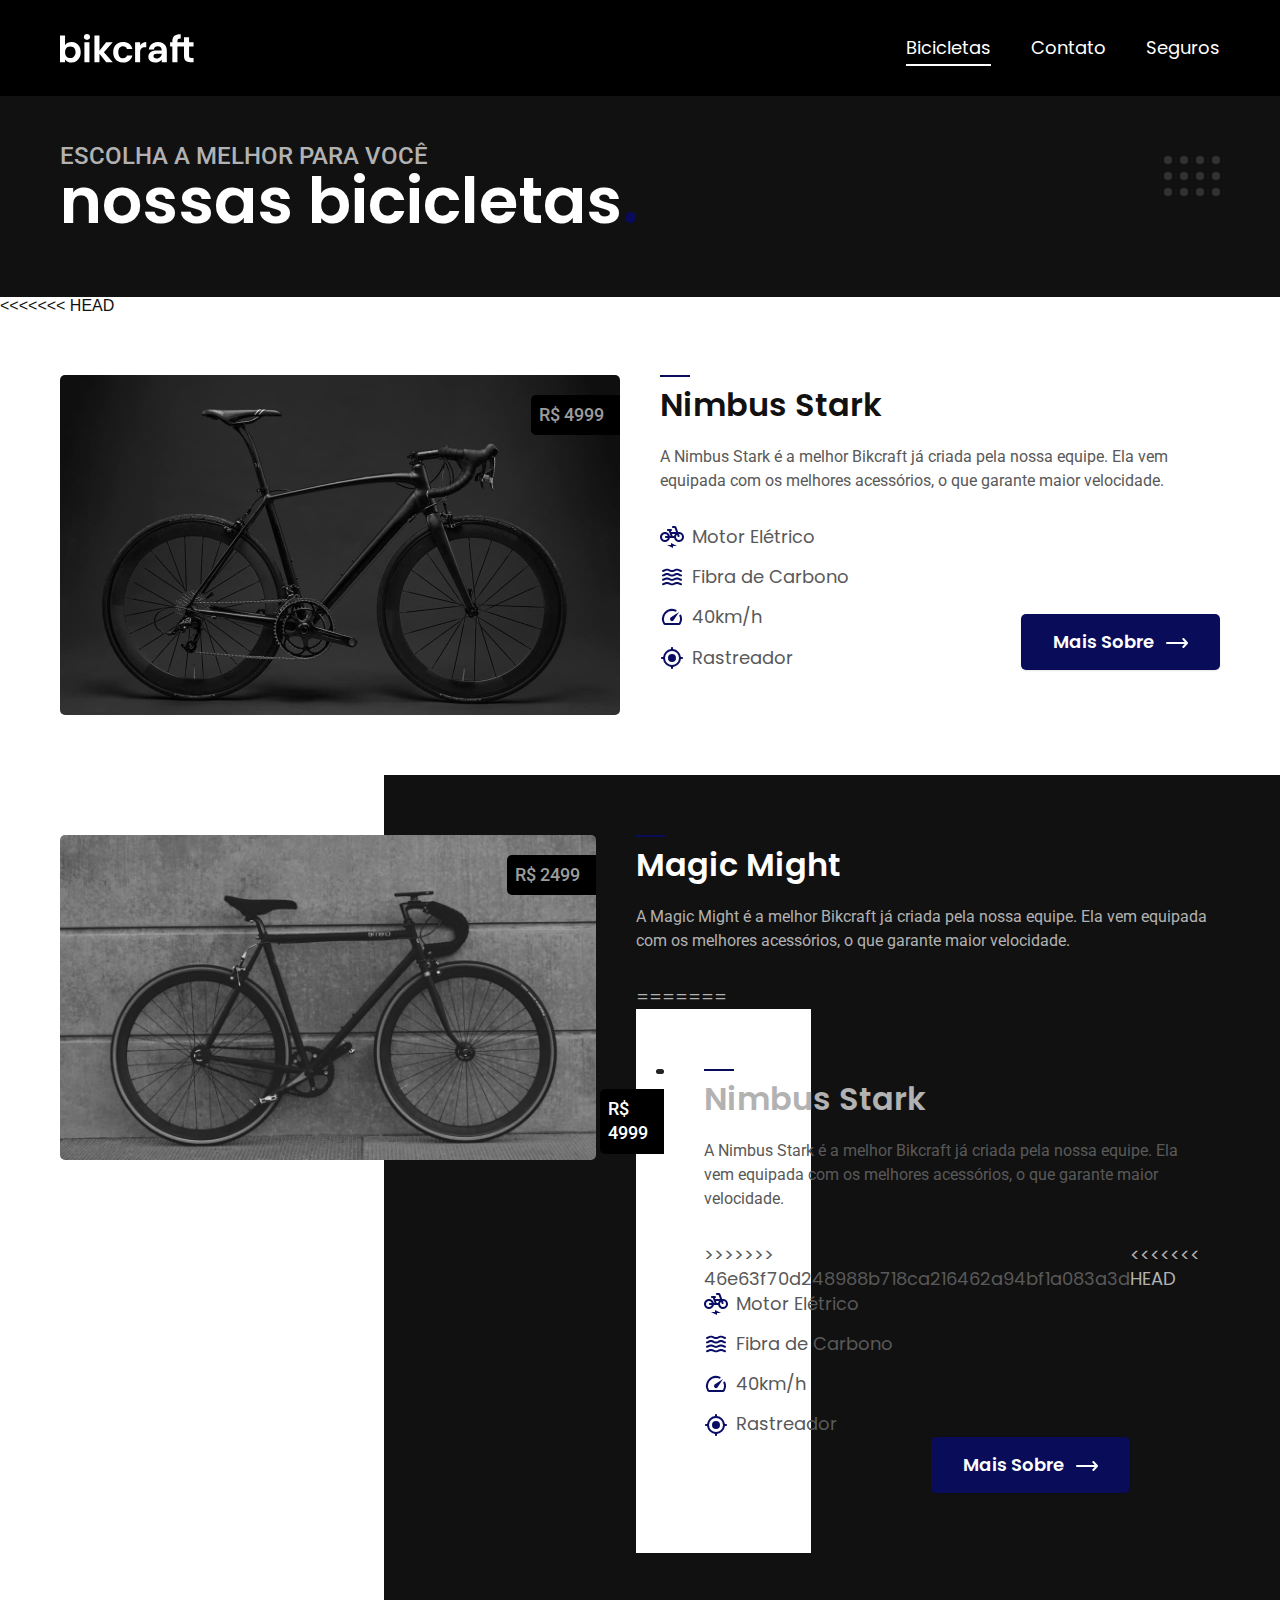
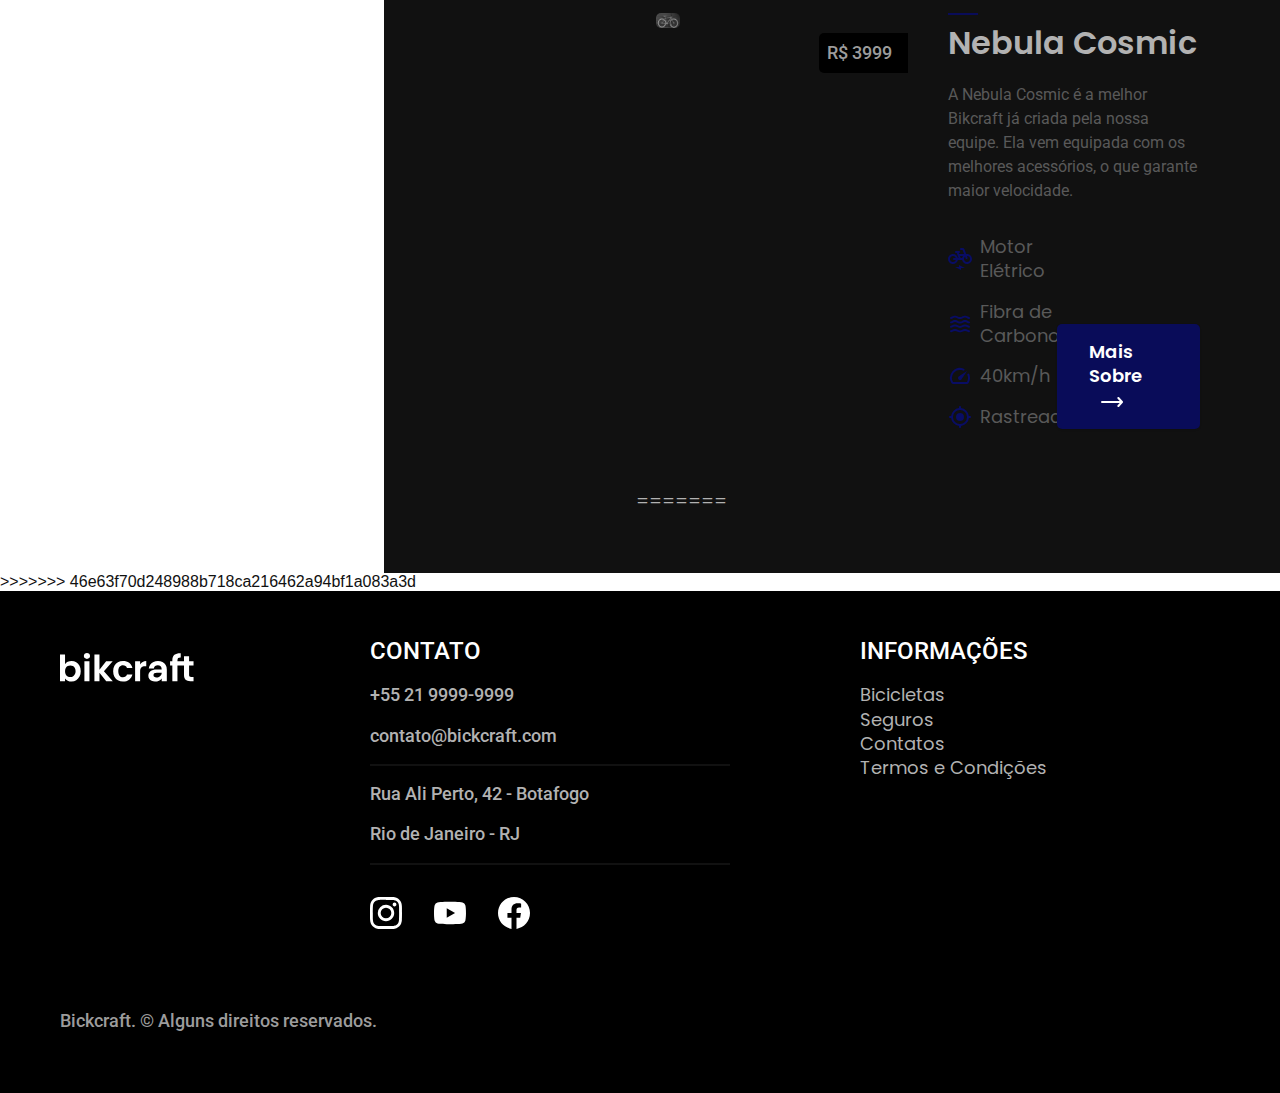
==== commit 21805b02: "Otimizações" ====
--- a/bicicletas.html
+++ b/bicicletas.html
@@ -44,6 +44,7 @@
       </div>
     </div>
 
+<<<<<<< HEAD
     <div class="bc container">
       <div class="bicicletas-imagem">
         <img src="img/bicicletas/nimbus.jpg" alt="">
@@ -84,6 +85,18 @@
           <h2 class="font-1-xl cor-0">Magic Might</h2>
           <p class="font-2-s cor-5">A Magic Might é a melhor Bikcraft já criada pela nossa equipe. Ela vem equipada com os melhores acessórios, o que garante maior velocidade.</p>
           <ul class="font-1-m cor-5">
+=======
+    <div class="bicicletas-bg">
+      <div class="bc container">
+        <div class="bicicletas-imagem">
+          <img src="img/bicicletas/nimbus.jpg" alt="">
+          <span class="font-2-m cor-0">R$ 4999</span>
+        </div>
+        <div class="bicicletas-conteudo">
+          <h2 class="font-1-xl">Nimbus Stark</h2>
+          <p class="font-2-s cor-8">A Nimbus Stark é a melhor Bikcraft já criada pela nossa equipe. Ela vem equipada com os melhores acessórios, o que garante maior velocidade.</p>
+          <ul class="font-1-m cor-8">
+>>>>>>> 46e63f70d248988b718ca216462a94bf1a083a3d
             <li>
               <img src="img/icones/eletrica.svg" alt="">
               Motor Elétrico
@@ -101,6 +114,7 @@
               Rastreador
             </li>
           </ul>
+<<<<<<< HEAD
           <a class="botao seta" href="./bicicletas/magic.html">Mais Sobre</a>
         </div>
       </div>
@@ -135,6 +149,11 @@
         <a class="botao seta" href="./bicicletas/nebula.html">Mais Sobre</a>
       </div>
     </div>
+=======
+        </div>
+      </div>
+    </div>
+>>>>>>> 46e63f70d248988b718ca216462a94bf1a083a3d
 
   </main>
 
